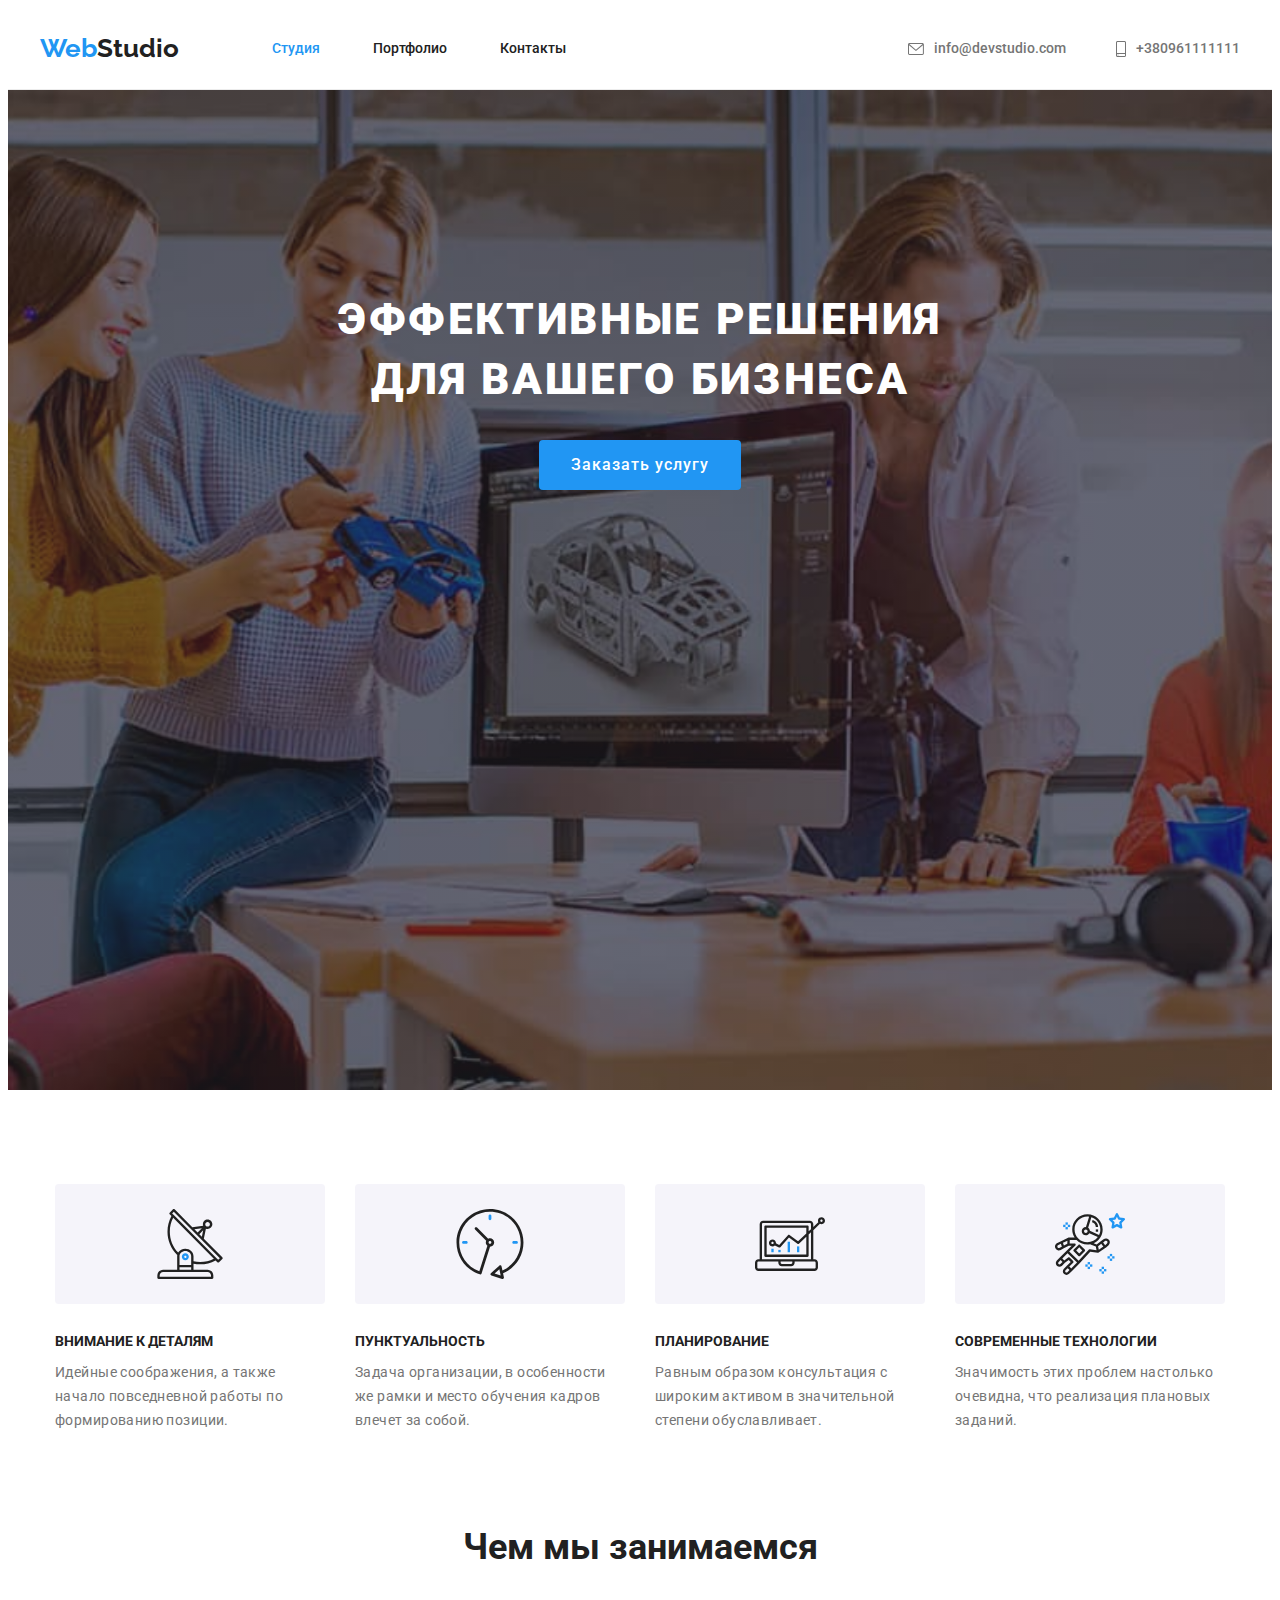
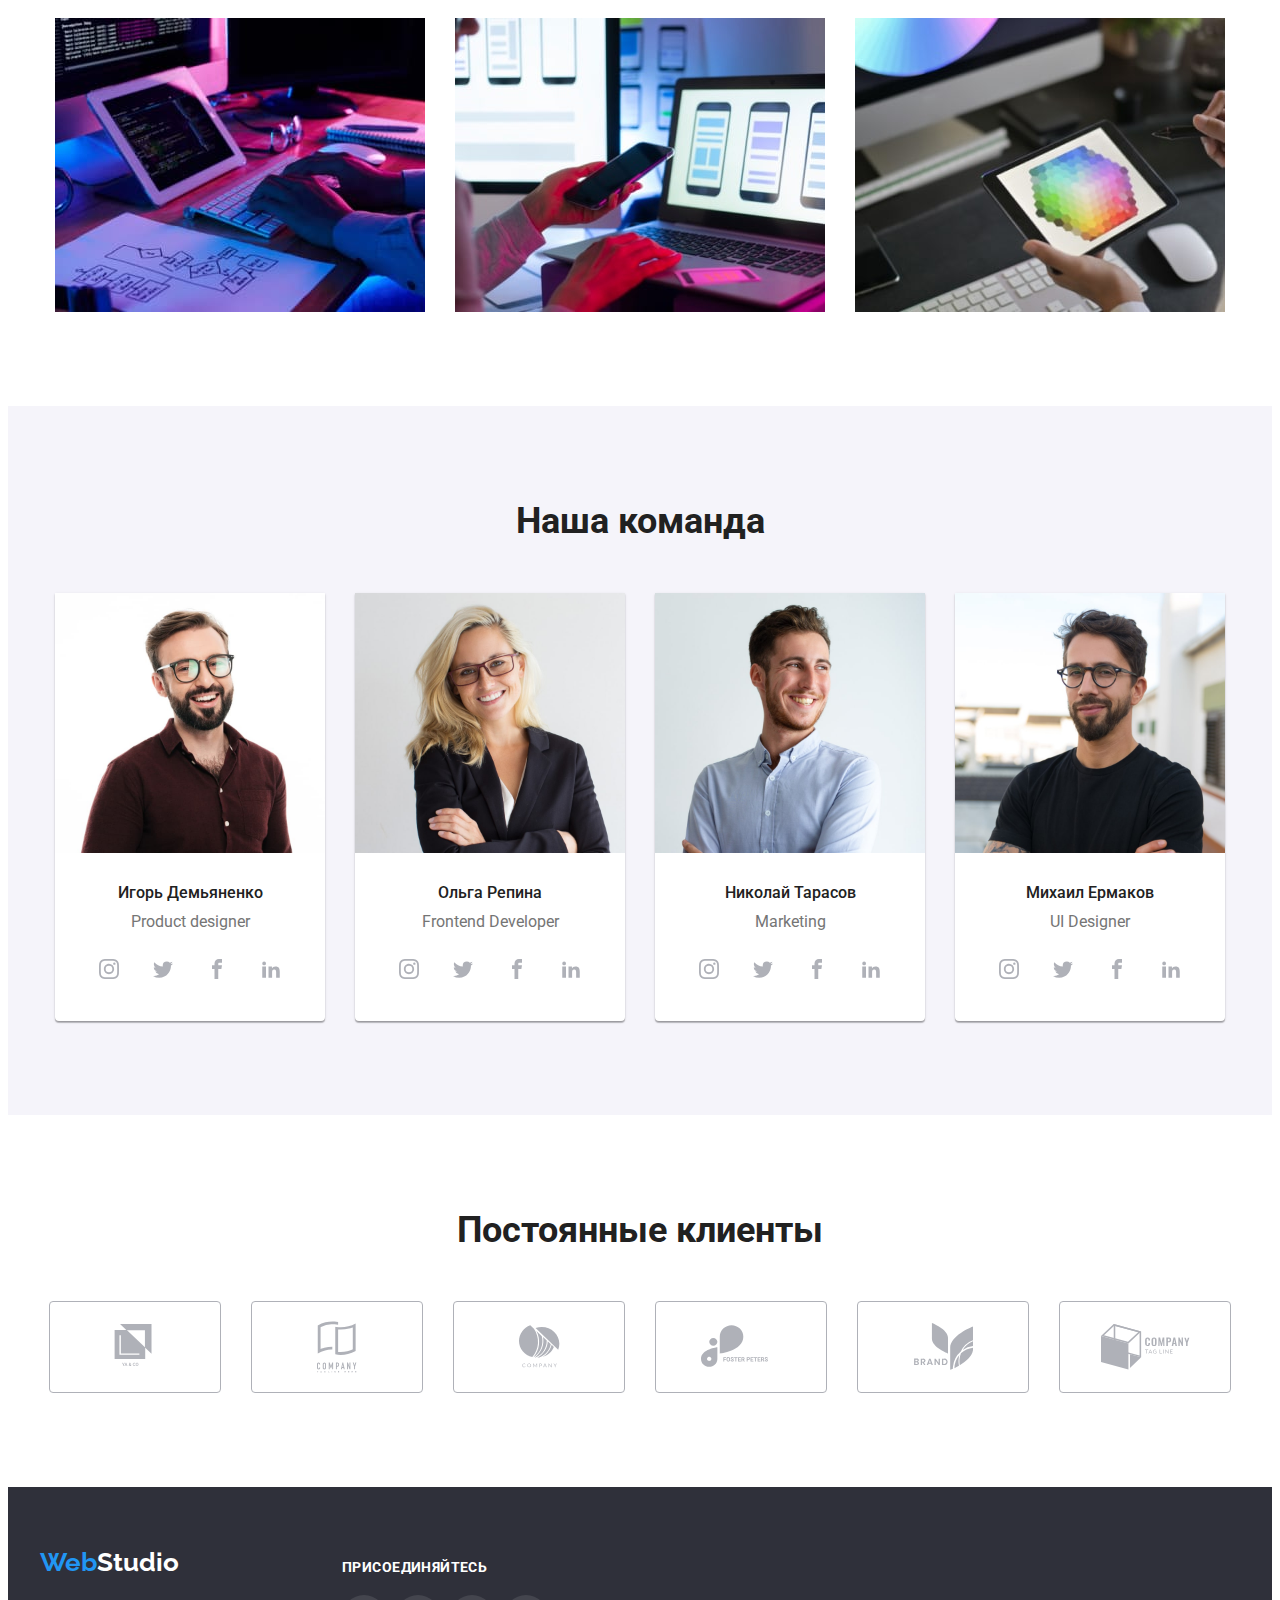
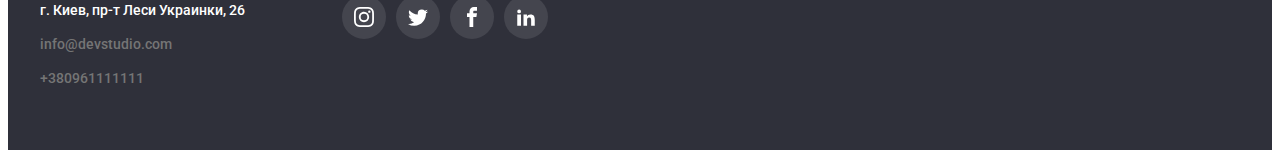
==== index.html @ 9bd4706f "Исходные данные для ДЗ 5" ====
<!DOCTYPE html>
<html lang="en">
  <head>
     <meta charset="UTF-8">
     <meta name="viewport" content="width=device-width, initial-scale=1.0">
     <title>WebStudio</title>
      <link 
        rel="stylesheet" href="https://cdnjs.cloudflare.com/ajax/libs/modern-normalize/1.0.0/modern-normalize.min.css"
        integrity="sha512-ISS7cAi1PEhQ8jnbJpJZMd29NlhNj4AWYyLOSp2CE/CsHxTCu+r+t0D2yoJudVrd0/8fTVPUVDzY5Tvli75u/g==" crossorigin="anonymous"
      />
      <link rel="preconnect" href="https://fonts.gstatic.com">
      <link href="https://fonts.googleapis.com/css2?family=Raleway:wght@700&family=Roboto:wght@400;500;700;900&display=swap" rel="stylesheet">
      <link rel="stylesheet" href="./css/style.css">
  </head>

  <body>
            <!--Шапка сайта с навигацией и контактной информацией-->
    <header class="header-type">
      <div class="container header-nav">
          <nav class="nav">         
            <a class="link-nostyle logo" href="./index.html">Web<span class="header-color">Studio</span></a> 
             
            <ul class="ul-nostyle site-nav">
                <li class="item"><a class="link-nostyle activ-page" href="#">Студия</a></li>
                <li class="item"><a class="link-nostyle link-text" href="./portfolio.html" target="_blank">Портфолио</a></li>
                <li class="item"><a class="link-nostyle link-text" href="#">Контакты</a></li>
            </ul>
          </nav>
           <ul class="ul-nostyle contact-nav">
              <li class="item"><a class="link-nostyle contact-text" href="mailto:info@devstudio.com">
                                      <svg class="contact-icon" width=16 height=12>
                                         <use href="./images/symbol-defs.svg#icon-envelope"></use>
                                      </svg>
                                      <span>info@devstudio.com</span>    
                                </a>
              </li>
              <li class="item"><a class="link-nostyle contact-text" href="tel:380961111111">
                                      <svg class="contact-icon" width=10 height=16>
                                        <use href="./images/symbol-defs.svg#icon-smartphone"></use>
                                     </svg>
                                          <span> +380961111111</span>
                               </a>
                </li>
           </ul>      
      </div>

    </header>

    <main>

           <!--Основная надпись с кнопкой-->
      <section class="hero-type overlay">
        <div class="container">
         <h1 class="hero-text">эффективные решения<br>для вашего бизнеса</h1>
          <button type="button" class="button primary">Заказать услугу</button>
        </div>
      </section>

      <!--Скилы и технологии-->
      <section class="skils-type">
        <div class="container">
            <h2 class="visually-hidden">Наши преимущества</h2>
            <ul class="ul-nostyle skils-container">
              <li class="skils-element">
                 <h3 class="title-text skils-title">внимание к деталям</h3>
                 <p class="skils-text">Идейные соображения, а также начало повседневной работы по формированию позиции.</p>
              </li>
              <li class="skils-element">
                 <h3 class="title-text skils-title">пунктуальность</h3>
                <p class="skils-text">Задача организации, в особенности же рамки и место обучения кадров влечет за собой.</p>
              </li>
              <li class="skils-element">
                <h3 class="title-text skils-title">планирование</h3>
                <p class="skils-text">Равным образом консультация с широким активом в значительной степени обуславливает.</p>
              </li>
              <li class="skils-element">
                  <h3 class="title-text skils-title">современные технологии</h3>
                  <p class="skils-text">Значимость этих проблем настолько очевидна, что реализация плановых заданий.</p>
              </li>
            </ul>        
        </div>
      </section>
            
      <!--Чем мы занимаемся-->      
      <section class="task-type">
        <div class="container">
           <h2 class="title-text task-title">Чем мы занимаемся</h2>
           <ul class="ul-nostyle task-list">
             <li class="task-element">
                 <img src="./images/box-1-min.jpg" alt="img1" width="370">
             </li>
             <li class="task-element">
                 <img src="./images/box-2-min.jpg" alt="img2" width="370">
             </li>
             <li class="task-element">
                 <img src="./images/box-3-min.jpg" alt="img3" width="370">
             </li>
           </ul>
        </div>
      </section>

      <!--Наша команда-->
      <section class="person-type">
        <div class="container">
            <h2 class="title-text person-title">Наша команда</h2>
            <ul class="ul-nostyle person-list">
              <li class="person-element">
                <img src="./images/01-min.jpg" alt="Игорь Демьяненко" width="270">
                <div class="person-information"> 
                <h3 class="title-text name-text">Игорь Демьяненко</h3>
                <p class="person-work">Product designer</p>
                <div class="social-content">
                  <ul class="ul-nostyle social-list">
                     <li class="social-element">
                        <a href="#" class="link-nostyle social-button">       
                          <svg class="buton-icon" >
                             <use href="./images/symbol-defs.svg#icon-instagram"></use>
                          </svg>              
                        </a>
                      </li>
                     <li class="social-element">
                          <a href="#" class="link-nostyle social-button">       
                            <svg class="buton-icon" >
                              <use href="./images/symbol-defs.svg#icon-twitter"></use>
                            </svg>              
                          </a>
                      </li>
                      <li class="social-element">
                          <a href="#" class="link-nostyle social-button">       
                              <svg class="buton-icon" >
                                 <use href="./images/symbol-defs.svg#icon-facebook"></use>
                              </svg>              
                         </a>
                      </li>
                     <li class="social-element">
                          <a href="#" class="link-nostyle social-button">       
                             <svg class="buton-icon" >
                                <use href="./images/symbol-defs.svg#icon-linkedin2"></use>
                              </svg>              
                          </a>
                      </li>
                   </ul>
                </div>
                </div>
              </li>
              <li class="person-element">
                <img src="./images/04-min.jpg" alt="Ольга Репина" width="270">
                <div class="person-information"> 
                <h3 class="title-text name-text">Ольга Репина</h3>
                <p class="person-work">Frontend Developer</p>
                <div class="social-content">
                      <ul class="ul-nostyle social-list">
                        <li class="social-element">
                           <a href="#" class="link-nostyle social-button">       
                             <svg class="buton-icon" >
                                <use href="./images/symbol-defs.svg#icon-instagram"></use>
                             </svg>              
                           </a>
                         </li>
                        <li class="social-element">
                             <a href="#" class="link-nostyle social-button">       
                               <svg class="buton-icon" >
                                 <use href="./images/symbol-defs.svg#icon-twitter"></use>
                               </svg>              
                             </a>
                         </li>
                         <li class="social-element">
                             <a href="#" class="link-nostyle social-button">       
                                 <svg class="buton-icon" >
                                    <use href="./images/symbol-defs.svg#icon-facebook"></use>
                                 </svg>              
                            </a>
                         </li>
                        <li class="social-element">
                             <a href="#" class="link-nostyle social-button">       
                                <svg class="buton-icon" >
                                   <use href="./images/symbol-defs.svg#icon-linkedin2"></use>
                                 </svg>              
                             </a>
                         </li>
                      </ul>
                </div>
              </div>
              </li>
              <li class="person-element">
                <img src="./images/03-min.jpg" alt="Николай Тарасов" width="270">
                <div class="person-information">
                    <h3 class="title-text name-text">Николай Тарасов</h3>
                    <p class="person-work">Marketing</p>
                      <div class="social-content">
                        <ul class="ul-nostyle social-list">
                           <li class="social-element">
                              <a href="#" class="link-nostyle social-button">       
                                <svg class="buton-icon" >
                                   <use href="./images/symbol-defs.svg#icon-instagram"></use>
                                </svg>              
                              </a>
                            </li>
                           <li class="social-element">
                                <a href="#" class="link-nostyle social-button">       
                                  <svg class="buton-icon" >
                                    <use href="./images/symbol-defs.svg#icon-twitter"></use>
                                  </svg>              
                                </a>
                            </li>
                            <li class="social-element">
                                <a href="#" class="link-nostyle social-button">       
                                    <svg class="buton-icon" >
                                       <use href="./images/symbol-defs.svg#icon-facebook"></use>
                                    </svg>              
                               </a>
                            </li>
                           <li class="social-element">
                                <a href="#" class="link-nostyle social-button">       
                                   <svg class="buton-icon" >
                                      <use href="./images/symbol-defs.svg#icon-linkedin2"></use>
                                    </svg>              
                                </a>
                            </li>
                         </ul>
                      </div>
                  </div>
              </li>
              <li class="person-element">
                <img src="./images/02-min.jpg" alt="Михаил Ермаков" width="270">
               <div class="person-information">
                  <h3 class="title-text name-text">Михаил Ермаков</h3>
                  <p class="person-work">UI Designer</p>
                  <div class="social-content">
                     <ul class="ul-nostyle social-list">
                        <li class="social-element">
                           <a href="#" class="link-nostyle social-button">       
                             <svg class="buton-icon" >
                                <use href="./images/symbol-defs.svg#icon-instagram"></use>
                             </svg>              
                           </a>
                         </li>
                        <li class="social-element">
                             <a href="#" class="link-nostyle social-button">       
                               <svg class="buton-icon" >
                                 <use href="./images/symbol-defs.svg#icon-twitter"></use>
                               </svg>              
                             </a>
                         </li>
                         <li class="social-element">
                             <a href="#" class="link-nostyle social-button">       
                                 <svg class="buton-icon" >
                                    <use href="./images/symbol-defs.svg#icon-facebook"></use>
                                 </svg>              
                            </a>
                         </li>
                        <li class="social-element">
                             <a href="#" class="link-nostyle social-button">       
                                <svg class="buton-icon" >
                                   <use href="./images/symbol-defs.svg#icon-linkedin2"></use>
                                 </svg>              
                             </a>
                         </li>
                      </ul>
                   </div>
               </div>
              </li>
            </ul>
        </div>
      </section>   

      <!--Постоянные клиенты-->

      <section class="regular-clients">
        <div class="container">
          <h2 class="title-text clients-title">Постоянные клиенты</h2>
            <ul class="ul-nostyle list-clients">
                   <li class="item-clients">
                     <a href="#" class="link-nostyle logo-tipe">
                      <svg class= clients-logo width=50 height=45>
                        <use href="./images/symbol-defs.svg#icon-logo-1"></use>
                      </svg>
                         <span class="visually-hidden"> client 1</pspan>
                    </a>
                   </li>
                   <li class="item-clients">
                    <a href="#" class="link-nostyle logo-tipe">
                      <svg class= clients-logo width=40 height=52>
                        <use href="./images/symbol-defs.svg#icon-logo-2"></use>
                      </svg>
                         <span class="visually-hidden"> client 1</pspan>
                    </a>
                   </li> 
                   <li class="item-clients">
                    <a href="#" class="link-nostyle logo-tipe">
                      <svg class= clients-logo width=41 height=43>
                        <use href="./images/symbol-defs.svg#icon-logo-3"></use>
                      </svg>
                         <span class="visually-hidden"> client 1</pspan>
                    </a>
                   </li> 
                   <li class="item-clients">
                    <a href="#" class="link-nostyle logo-tipe">
                      <svg class= clients-logo width=80 height=43>
                        <use href="./images/symbol-defs.svg#icon-logo-4"></use>
                      </svg>
                         <span class="visually-hidden"> client 1</pspan>
                    </a>
                   </li> 
                   <li class="item-clients">
                    <a href="#" class="link-nostyle logo-tipe">
                      <svg class= clients-logo width=59 height=47>
                        <use href="./images/symbol-defs.svg#icon-logo-5"></use>
                      </svg>
                         <span class="visually-hidden"> client 1</pspan>
                    </a>
                   </li>
                   <li class="item-clients">
                    <a href="#" class="link-nostyle logo-tipe">
                      <svg class= clients-logo width=89 height=46>
                        <use href="./images/symbol-defs.svg#icon-logo-6"></use>
                      </svg>
                         <span class="visually-hidden"> client 1</pspan>
                    </a>
                   </li>

            </ul>

        </div>



      </section>
    </main>

    <!--Подвал-->    
    <footer class="footer-type">       
      <div class="container footer-contact">
        <div class="adress-container">
         <a  href="./index.html" class="link-footer logo logo-footer">Web<span class="footer-color">Studio</span></a>          
        
         <ul class="ul-nostyle">
           <li class="footer-element">
             <address>
               <a class="link-footer footer-text" href="#">г. Киев, пр-т Леси Украинки, 26</a>
             </address>        
           </li>
           <li class="footer-element">
             <a class="link-footer footer-contact-text" href="mailto:info@devstudio.com">info@devstudio.com</a>
           </li>
           <li class="footer-element">
             <a class="link-footer footer-contact-text" href="tel:380961111111">+380961111111</a>
           </li>
         </ul>
        </div>
        <div>
          <p class="footer-social-title">присоединяйтесь</p>
          <ul class="ul-nostyle social-list">
            <li class="social-element">
               <a href="#" class="link-nostyle social-button buton-footer">       
                 <svg class="buton-icon" >
                    <use href="./images/symbol-defs.svg#icon-instagram"></use>
                 </svg>              
               </a>
             </li>
            <li class="social-element">
                 <a href="#" class="link-nostyle social-button buton-footer">       
                   <svg class="buton-icon" >
                     <use href="./images/symbol-defs.svg#icon-twitter"></use>
                   </svg>              
                 </a>
             </li>
             <li class="social-element">
                 <a href="#" class="link-nostyle social-button buton-footer">       
                     <svg class="buton-icon" >
                        <use href="./images/symbol-defs.svg#icon-facebook"></use>
                     </svg>              
                </a>
             </li>
            <li class="social-element">
                 <a href="#" class="link-nostyle social-button buton-footer">       
                    <svg class="buton-icon" >
                       <use href="./images/symbol-defs.svg#icon-linkedin2"></use>
                     </svg>              
                 </a>
             </li>
          </ul>
        </div>
    </div>
     
    </footer>   
  </body>
</html>
---- css/style.css ----
:root {
    /* CSS переменніе к тексту */
    --primary-text-color: #757575;
    --title-text-color: #212121;
    --accent-text-color: #2196F3;
    /* CSS переменніе к фону */
    --primary-color: #ffffff;
    --secondary-color: #F5F4FA;
    --hero-footer-color: #2f303a;   
    /* переменніе к шрифту */
    --primary-font: Roboto;
    --logo-font: Raleway;
    --reserve-font: sans-serif;
}
body {
    background-color: var(--primary-color);

    font-family: var(--primary-font), var(--reserve-font);
    font-weight: 400;
    font-size: 14px;
    line-height: 1.72;

    color: var(--primary-text-color);
}
                /* Отмена стилей списка */
.ul-nostyle {
    list-style: none;
    margin: 0;
    padding: 0;
}
                /* Отмена стилей ссілок */
.link-nostyle,
.link-footer {
    display: inline-block;
    text-decoration: none;
    margin: 0;
    padding: 0;
 

    font-weight: 500;
    font-size: 14px;
    line-height: 1.14;
}
.link-nostyle:hover,
.link-nostyle:focus,
.link-footer:hover,
.link-footer:focus {
    color: var(--accent-text-color);
}

.link-nostyle {
    display: flex;
    align-items: center;
   
}

.cards-nostyle {
    text-decoration: none;
    color: var(--primary-text-color);
}

                /* Оформление цвета ссілки активной страниці */
.activ-page {
    color: var(--accent-text-color);
    padding: 32px 0;
}
                /* Оформление логотипа */
.logo {
    margin-right: 93px;
    padding-top: 25px;
    padding-bottom: 25px; 
    font-weight: 700;
    font-size: 26px;
    line-height: 1.2;
    font-family: var(--logo-font),var(--reserve-font);
    color: var(--accent-text-color);
}
.logo-footer {
    padding-top: 0px;
    padding-bottom: 0px; 
    margin-bottom: 20px;
}

.header-color {
    color: var(--title-text-color);
}
.footer-color {
    color: var(--primary-color);
}
                /* Оформление header and footer */
.header-type {
    border-bottom: 1px solid #ececec;
    background-color: var(--primary-color);
}
.link-text {
    padding: 32px 0px;
    color: var(--title-text-color);
}
.contact-text {
    padding: 32px 0px;
    color:var(--primary-text-color)
}
.footer-contact-text {
    color:var(--primary-text-color)
}
.footer-type,
.hero-type  {
    background-color: var(--hero-footer-color);
}
.footer-type {
    padding: 60px 0px;
}
.footer-text {
    color: var(--primary-color);
}
address { font-style: normal; }

.footer-element {
    margin-bottom: 10px;
}
.footer-element:last-child {
    margin-bottom: 0px;
}
/* Оформление заголовков */
.title-text {
    margin-top: 0px;
    margin-bottom: 0px;
    color: var(--title-text-color);
}
.container {
    margin: 0px auto; 
    padding: 0px 15px;

    width: 1200px;
}
img {
    display: block;
}

/* button CSS */
.button {
    display: inline-block;
    border: none;
    border-radius: 4px;
    font-family: inherit;
    color: #000000;
    background-color: var(--primary-color);
}
.button.primary {

   padding: 10px 32px;
   
   
    background-color: var(--accent-text-color);

    font-weight: 500;
    font-size: 16px;
    line-height: 1.88;
    letter-spacing: 0.06em;

    color: var(--primary-color);
}
.button.secondary {
    padding: 6px 22px;
   background-color: var(--secondary-color);

   font-weight: 500;
   font-size: 16px;
   line-height: 1.62;

   text-align: center;

   color: var(--title-text-color);
}
.button:hover,
.button:focus {
    cursor: pointer;
    box-shadow: 0px 3px 1px rgba(0, 0, 0, 0.1),
    0px 1px 2px rgba(0, 0, 0, 0.08),
    0px 2px 2px rgba(0, 0, 0, 0.12);
    background-color: var(--accent-text-color);
    color: var(--primary-color);
}

 /*Оформление сраниці Студия  */

 .hero-type {
     padding: 200px 0px;

    text-align: center;
   }
   
.hero-text {
    margin-top: 0;
    margin-bottom: 30px;

    font-weight: 900;
    font-size: 44px;
    line-height: 1.36;
    letter-spacing: 0.06em;
    text-transform: uppercase;
    color: var(--primary-color);

}
.overlay {
    height: 600px;
    max-width: 1600px;
    margin-left: auto;
    margin-right: auto;

    background-image: linear-gradient(
                         to right,
                         rgba(47,48,58, 0.4),
                         rgba(47, 48, 58, 0.4)
                         ),
                        url(../images/comando.jpg);

    background-repeat: no-repeat;
    background-position: center;
    background-size: cover;
}
.skils-type, 
.task-type {
    background-color: var(--primary-color);
}
.skils-type {
    padding: 94px 0px;
}
.task-type {
    padding-bottom: 94px;

}
.skils-title {
    margin-bottom: 10px;
    font-weight: 700;
    font-size: 14px;
    line-height: 1.14;

    text-transform: uppercase;
}
.task-title,
.person-title,
.clients-title {
    margin-bottom: 50px;
    text-align: center;

    font-weight: 700;
    font-size: 36px;
    line-height: 1.17;
    
}
.person-type {
    padding: 94px 0px;

    background-color: var(--secondary-color);
    
}

.name-text {
    margin-bottom: 10px;
    text-align: center;


    font-weight: 500;
    font-size: 16px;
    line-height: 1.19;

}
.person-work {
    margin-top: 0px;
    margin-bottom: 16px;

    text-align: center;

    font-size: 16px;
    line-height: 19px;
}

.visually-hidden {
    position: absolute;
    clip: rect(0 0 0 0);
    width: 1px;
    height: 1px;
    margin: -1px;

}
.nav {
display: flex;
align-items: center;
}
.site-nav .item {
    display: inline-block;
    margin-right: 50px;
}

.site-nav .item:last-child {
    margin-right: 0px;
}
.contact-nav {
    display: flex;
}
.contact-nav .item {
    margin-right: 50px;
}
.contact-nav .item:last-child {
    margin-right: 0px;
}

.header-nav {
    display: flex;
    align-items: center;
    justify-content: space-between;
}
.skils-text {
    margin: 0;
    letter-spacing: 0.03em;
}
.skils-container,
.task-list,
.person-list,
.list-clients {
    display: flex;
    justify-content: center;
}

.skils-element {
width: 270px;
margin-right: 30px;
}
.skils-element:last-child {
    margin-right: 0px;
}
.skils-element::before {
    display: block;
    content: "";
    height: 120px;
    margin-bottom: 30px;
    border-radius: 4px;
    background: var(--secondary-color);
    background-size: 70px;
    background-repeat: no-repeat;
    background-position: center;
   
}
.skils-element:nth-child(1)::before {
    background-image: url(../images/icons/antenna.svg);
}
.skils-element:nth-child(2)::before {
    background-image: url(../images/icons/clock.svg);
}
.skils-element:nth-child(3)::before {
    background-image: url(../images/icons/diagram.svg);
}
.skils-element:nth-child(4)::before {
    background-image: url(../images/icons/astronaut.svg);
}
.task-element {
    width: 370;
    margin-right: 30px;
}
.task-element:last-child {
    margin-right: 0px;
}
.person-information {
    padding: 30px 32px;
}
.person-element {
    width: 270px;
    margin-right: 30px;

    box-shadow: 0px 1px 3px rgba(0, 0, 0, 0.12),
                0px 1px 1px rgba(0, 0, 0, 0.14),
                0px 2px 1px rgba(0, 0, 0, 0.2);
    border-radius: 0px 0px 4px 4px;
    background-color: var(--primary-color);
}
.person-element:last-child {
    margin-right: 0px; 
}
.regular-clients {
    padding-top: 94px;
    padding-bottom: 94px;
    background-color: var(--primary-color);
}
.item-clients {
    display: flex;

    width: 170px;
    height: 90px;
    margin-right: 30px;
    border: 1px solid #AFB1B8;
    
    color: #AFB1B8;
    border-radius: 4px;
}
.item-clients:last-child {
    margin-right: 0px;
}
.item-clients:hover,
.item-clients:focus {
    cursor: pointer;
    border: 1px solid var(--accent-text-color);
    color: var(--accent-text-color);
}
.logo-tipe {

    display: flex;
    justify-content: center;
    align-items: center;
    margin: 0px;
    padding: 0px;
    width: 100%;
    height: 100%;

    color: currentColor;    
}

.clients-logo,
.clients-logo:hover {
    fill: currentColor;
}


/* Оформление Портфолио */

.portfolio-cards {
    padding: 94px 0;
}

.cards-title {
    margin: 0px;
    padding: 0px;
    margin-bottom: 4px;

    font-weight: 700;
    font-size: 18px;
    line-height: 2.0;

}
.cards-text {
    margin: 0px;
    padding: 0px;

    font-size: 16px;
    line-height: 1.88;
}
.filter-buttons {
    display: flex;
    justify-content: center;
    margin-bottom: 50px;
}
.filter-element {
    margin-right: 8px;
}
.filter-element:last-child {
    margin-right: 0px;
}
.cards-container {
    display: flex;
    flex-wrap: wrap;
}
.cards-element {
    width: 370px;
    margin-right: 30px;
    margin-bottom: 30px;

    border: 1px solid #eeeeee;

}
.cards-element:nth-child(3n) {
    margin-right: 0px;
}
.cards-element:nth-last-child(-n+3) {
    margin-bottom: 0px;
}
.cards-element:hover {
    box-shadow: 0px 1px 1px rgba(0, 0, 0, 0.12),
                0px 4px 4px rgba(0, 0, 0, 0.06),
                1px 4px 6px rgba(0, 0, 0, 0.16);

}
.cards-information {
    padding: 20px 24px;
}



/* кнопки соцсетей */
.social-content,
.social-list  {
    display: flex;
}
/* 
.social-list {
    display: flex;
} */
.social-button {
    display: flex;
    justify-content: center;
    align-items: center;
    padding: 0px;
    cursor: pointer;
    border: none;
    height: 100%;
    width: 100%;
    border-radius: 50%;
   color: #AFB1B8;
    background-color: var(--primary-color);
    fill: #AFB1B8;

}
.social-element {
    display: flex;
    margin-right: 10px;
    height: 44px;
    width: 44px;
}
.social-element:last-child {
    margin-right: 0px;
}
.buton-icon {
    width: 20px;
    height: 20px;
    fill: currentColor;
}
 .social-button:hover,
 .social-button:focus {
     color: var(--primary-color);
     background-color: var(--accent-text-color);
 }
 
 /* иконки почті и телефона */
 .contact-icon {
     margin-right: 10px;
     fill: currentColor;
 }
 /* Иконки футера */

 .adress-container {
     margin-right: 70px;
 }
 .footer-contact {
     display: flex;
 }
 .footer-social-title {
     margin: 12px 0px 20px;

    font-weight: 700;
    font-size: 14px;
    line-height: 1.143;
    letter-spacing: 0.03em;
    text-transform: uppercase;

    color: var(--primary-color);
     
 }
 .buton-footer {  
     background-color: rgba(255, 255,255, .1);
     color: var(--primary-color);
 }
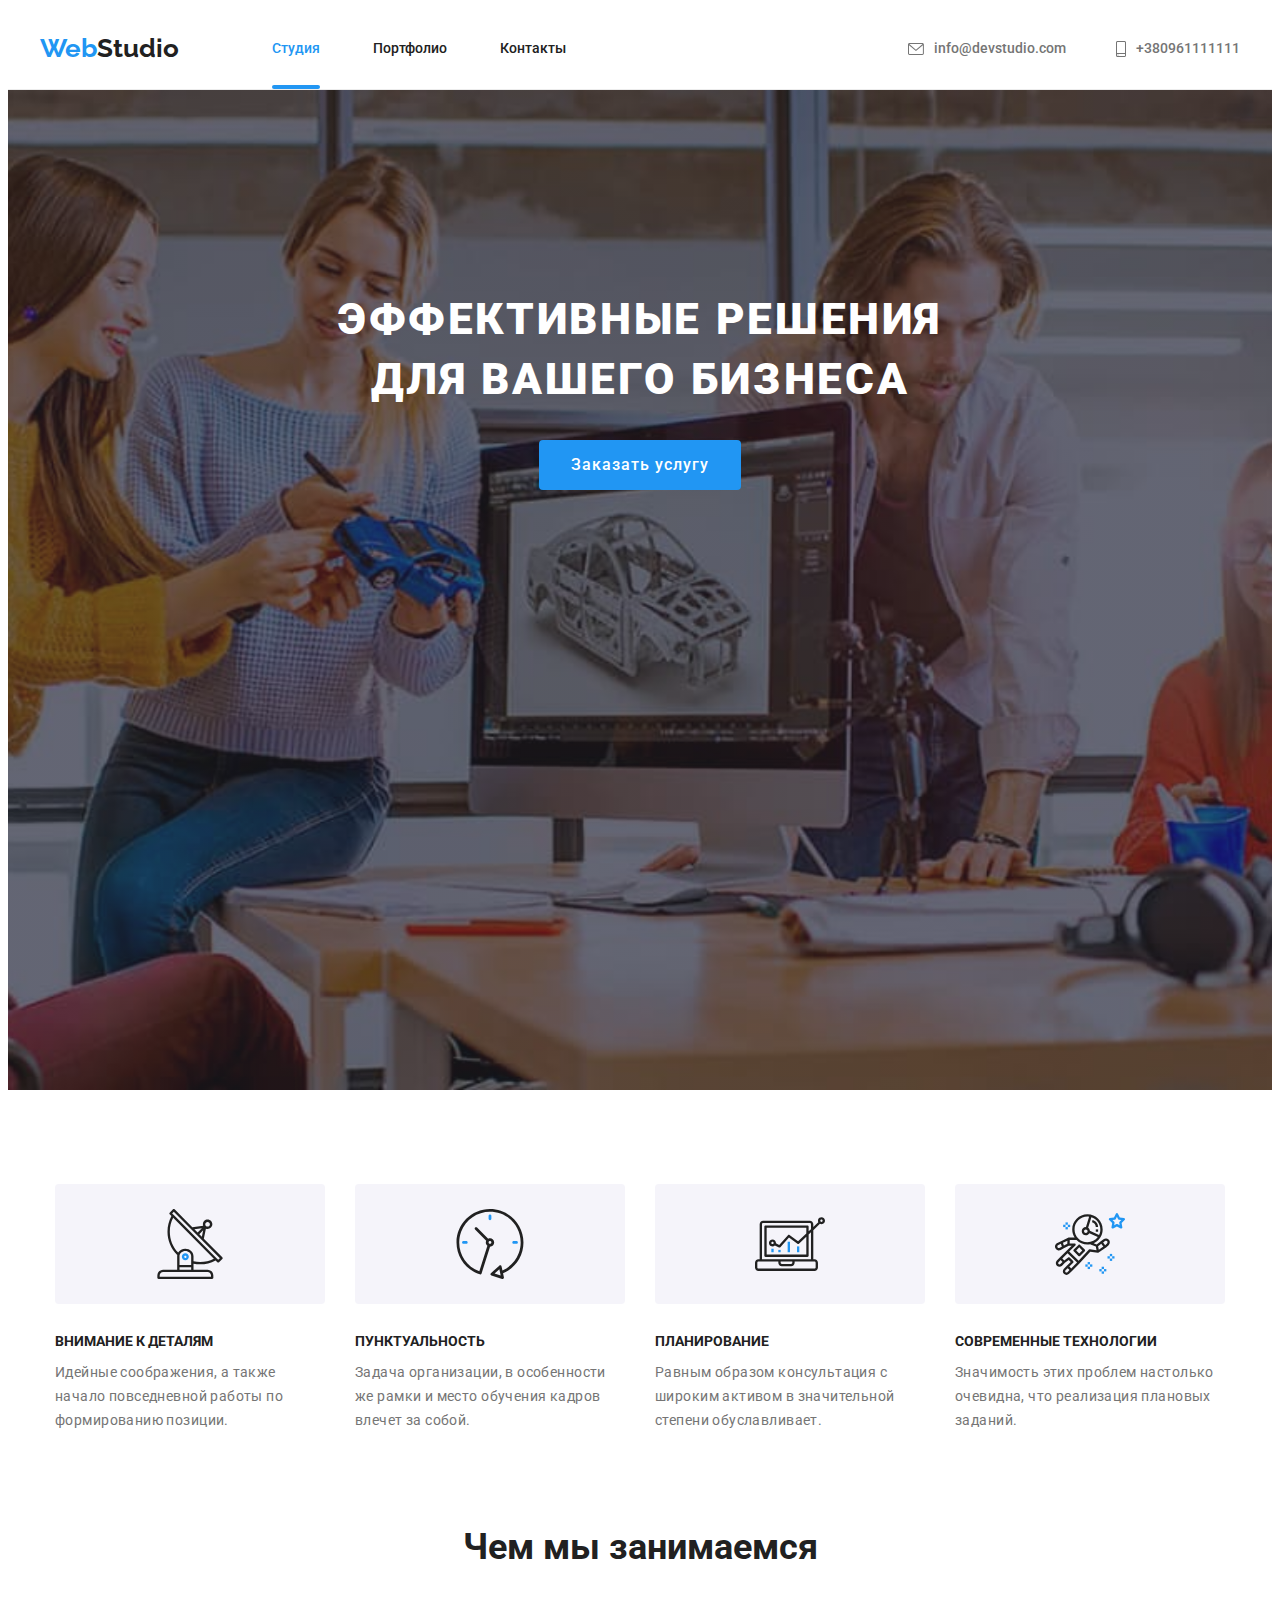
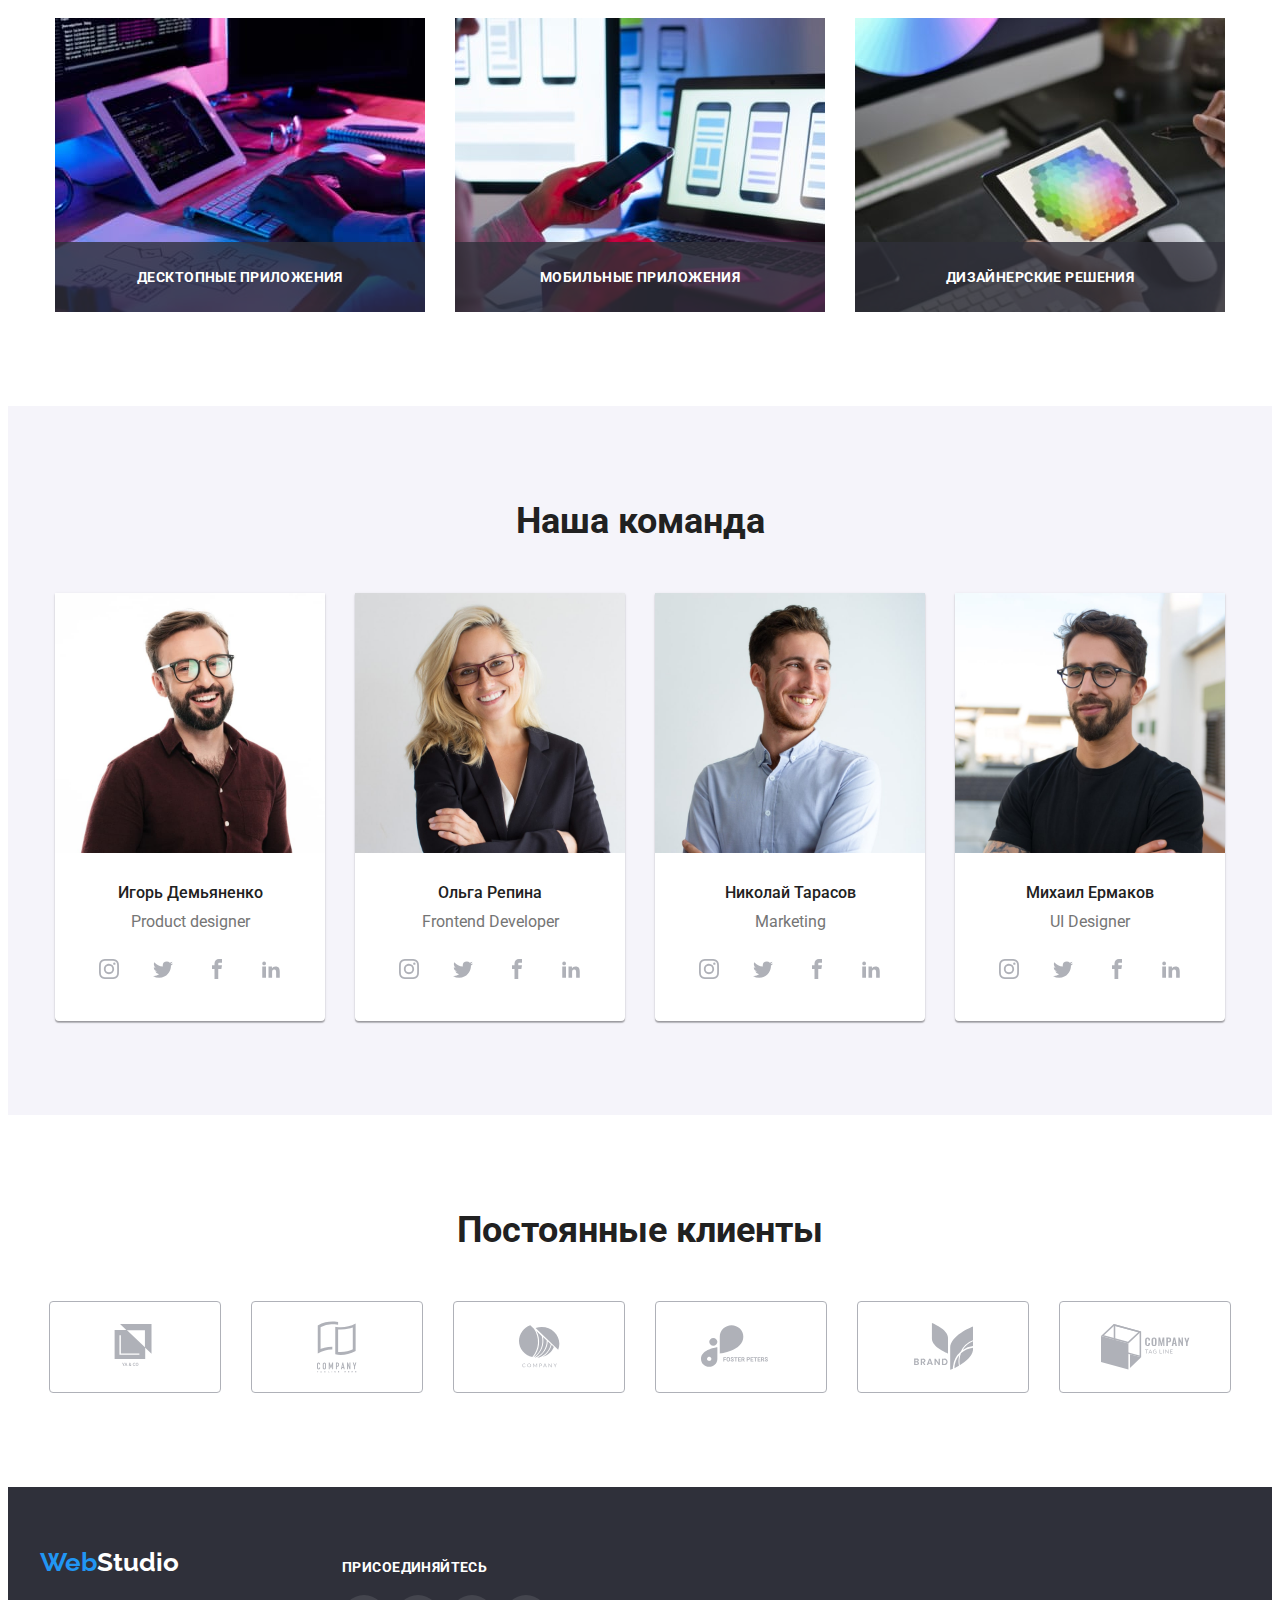
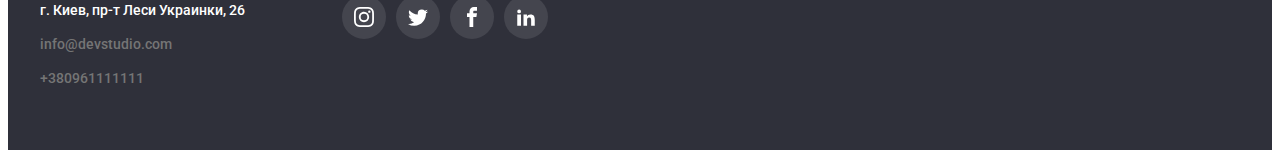
==== commit 8efb54bc: "Модальное окно полоски технокряк" ====
--- a/index.html
+++ b/index.html
@@ -52,7 +52,7 @@
       <section class="hero-type overlay">
         <div class="container">
          <h1 class="hero-text">эффективные решения<br>для вашего бизнеса</h1>
-          <button type="button" class="button primary">Заказать услугу</button>
+          <button type="button" class="button primary" data-modal-open>Заказать услугу</button>
         </div>
       </section>
 
@@ -87,13 +87,22 @@
            <h2 class="title-text task-title">Чем мы занимаемся</h2>
            <ul class="ul-nostyle task-list">
              <li class="task-element">
+               <div class="task-img">
                  <img src="./images/box-1-min.jpg" alt="img1" width="370">
+                 <p class="task-name">Десктопные приложения</p>
+               </div>  
              </li>
              <li class="task-element">
-                 <img src="./images/box-2-min.jpg" alt="img2" width="370">
+              <div class="task-img">
+                   <img src="./images/box-2-min.jpg" alt="img2" width="370">
+                   <p class="task-name">Мобильные приложения</p>
+               </div>  
              </li>
              <li class="task-element">
-                 <img src="./images/box-3-min.jpg" alt="img3" width="370">
+               <div class="task-img">
+                  <img src="./images/box-3-min.jpg" alt="img3" width="370">
+                  <p class="task-name">Дизайнерские решения</p>
+               </div>  
              </li>
            </ul>
         </div>
@@ -384,5 +393,28 @@
     </div>
      
     </footer>   
+    
+<!--Модальное окно-->
+
+    <div class="backdrop is-hidden" data-modal>
+
+         <div class="modal">
+          <p>Lorem ipsum dolor sit amet consectetur adipisicing elit. 
+            Magni, quo. Dolores, odit maxime aliquam corrupti magni 
+            quibusdam recusandae repellat accusamus perspiciatis, 
+            doloribus beatae adipisci blanditiis incidunt natus 
+            fugit odio ipsa!</p>
+            <button data-modal-close type="button" class="modal-button">
+              <svg  class=cross width=11 height=11 >
+                <use href="./images/symbol-defs.svg#cross"></use>
+             </svg>     
+            </button>
+
+         </div>
+    </div>
+<!--Скрипт-->
+
+  <script src="./js/modal.js"></script>
+
   </body>
 </html>--- a/css/style.css
+++ b/css/style.css
@@ -64,6 +64,20 @@
     color: var(--accent-text-color);
     padding: 32px 0;
 }
+.item .activ-page {
+    position: relative;
+}
+.activ-page::after {
+   
+    position: absolute;
+    bottom: 0;
+    content: "";
+    height: 4px;
+    width: 100%;
+    border-radius: 2px;
+    
+    background: var(--accent-text-color);
+}
                 /* Оформление логотипа */
 .logo {
     margin-right: 93px;
@@ -238,6 +252,30 @@
 
     text-transform: uppercase;
 }
+.task-img {
+    position: relative;
+   
+}
+.task-name {
+    position: absolute;
+    bottom: 0;
+    left: 0;
+
+    display: flex;
+    width: 100%;
+    margin: 0;
+    padding: 27px 0;
+    justify-content: center;
+
+    font-weight: 700;
+    font-size: 14px;
+    line-height: 1.143;
+    letter-spacing: 0.03em;
+    text-transform: uppercase;
+    background-color: rgba(47, 48, 58, 0.8);
+    color: var(--primary-color);
+}
+
 .task-title,
 .person-title,
 .clients-title {
@@ -482,6 +520,53 @@
 .cards-information {
     padding: 20px 24px;
 }
+
+.cards-position {
+    position: relative;
+}
+.cards-position::before {
+    position: absolute;
+    display: inline-block;
+    content: "";
+    opacity: 0;
+  
+    width: 100%;
+    height: 100%;
+    background-color:rgba(33, 150, 243, 0.9);
+}
+
+.cards-content {
+    position: absolute;
+    top: 0;
+    left: 0;
+    margin: 0;
+    padding: 63px 24px;
+    opacity: 0;
+  
+
+    font-weight: 400;
+    font-size: 18px;
+    line-height: 1.556;
+    letter-spacing: 0.03em;
+    color: var(--primary-color);
+
+}
+.cards-element:hover .cards-content,
+.cards-element:hover .cards-position::before {
+    opacity: 1;
+}
+
+/* .cards-position:hover .cards-content,
+.cards-position:hover::before {
+    opacity: 1;
+} */
+
+
+
+
+/* .cards-element:hover .cards-position::before {
+    opacity: 1;
+} */
 
 
 
@@ -558,4 +643,68 @@
      background-color: rgba(255, 255,255, .1);
      color: var(--primary-color);
  }
- +
+
+ /* Модальное окно и бекдроп */
+
+
+.backdrop {
+    position: fixed;
+    top: 0;
+    left: 0;
+    height: 100%;
+    width: 100%;
+    background-color: rgba(0, 0, 0, 0.2);
+}
+.backdrop.is-hidden {
+    opacity: 0;
+    pointer-events: none;
+}
+.modal {
+    position: absolute;
+    left: 50%;
+    top: 50%;
+    transform: translate(-50%, -50%);
+
+
+    width: 528px;
+    height: 581px;
+    padding: 20px;
+
+    border-radius: 4px;
+    box-shadow:  0px 1px 3px rgba(0, 0, 0, 0.12),
+                 0px 1px 1px rgba(0, 0, 0, 0.14), 
+                 0px 2px 1px rgba(0, 0, 0, 0.2);;
+    background-color: var(--primary-color);
+    
+}
+
+/* Кнопка модального окна */
+
+.modal-button {
+    position: absolute;
+    top: 8px;
+    right: 8px;
+    display: flex;
+    justify-content: center;
+    align-items: center;
+    padding: 0px;
+
+    cursor: pointer;
+    width: 31px;
+    height: 31px;
+    border: solid 1px var(--title-text-color);
+    border-radius: 50%;
+    color: var(--title-text-color);
+    background-color: var(--primary-color);
+}
+
+.modal-button:hover,
+.modal-button:focus {
+   border: solid 1px var(--accent-text-color);
+   color: var(--accent-text-color);
+}
+.cross,
+.cross :hover {
+    fill: currentColor;
+}